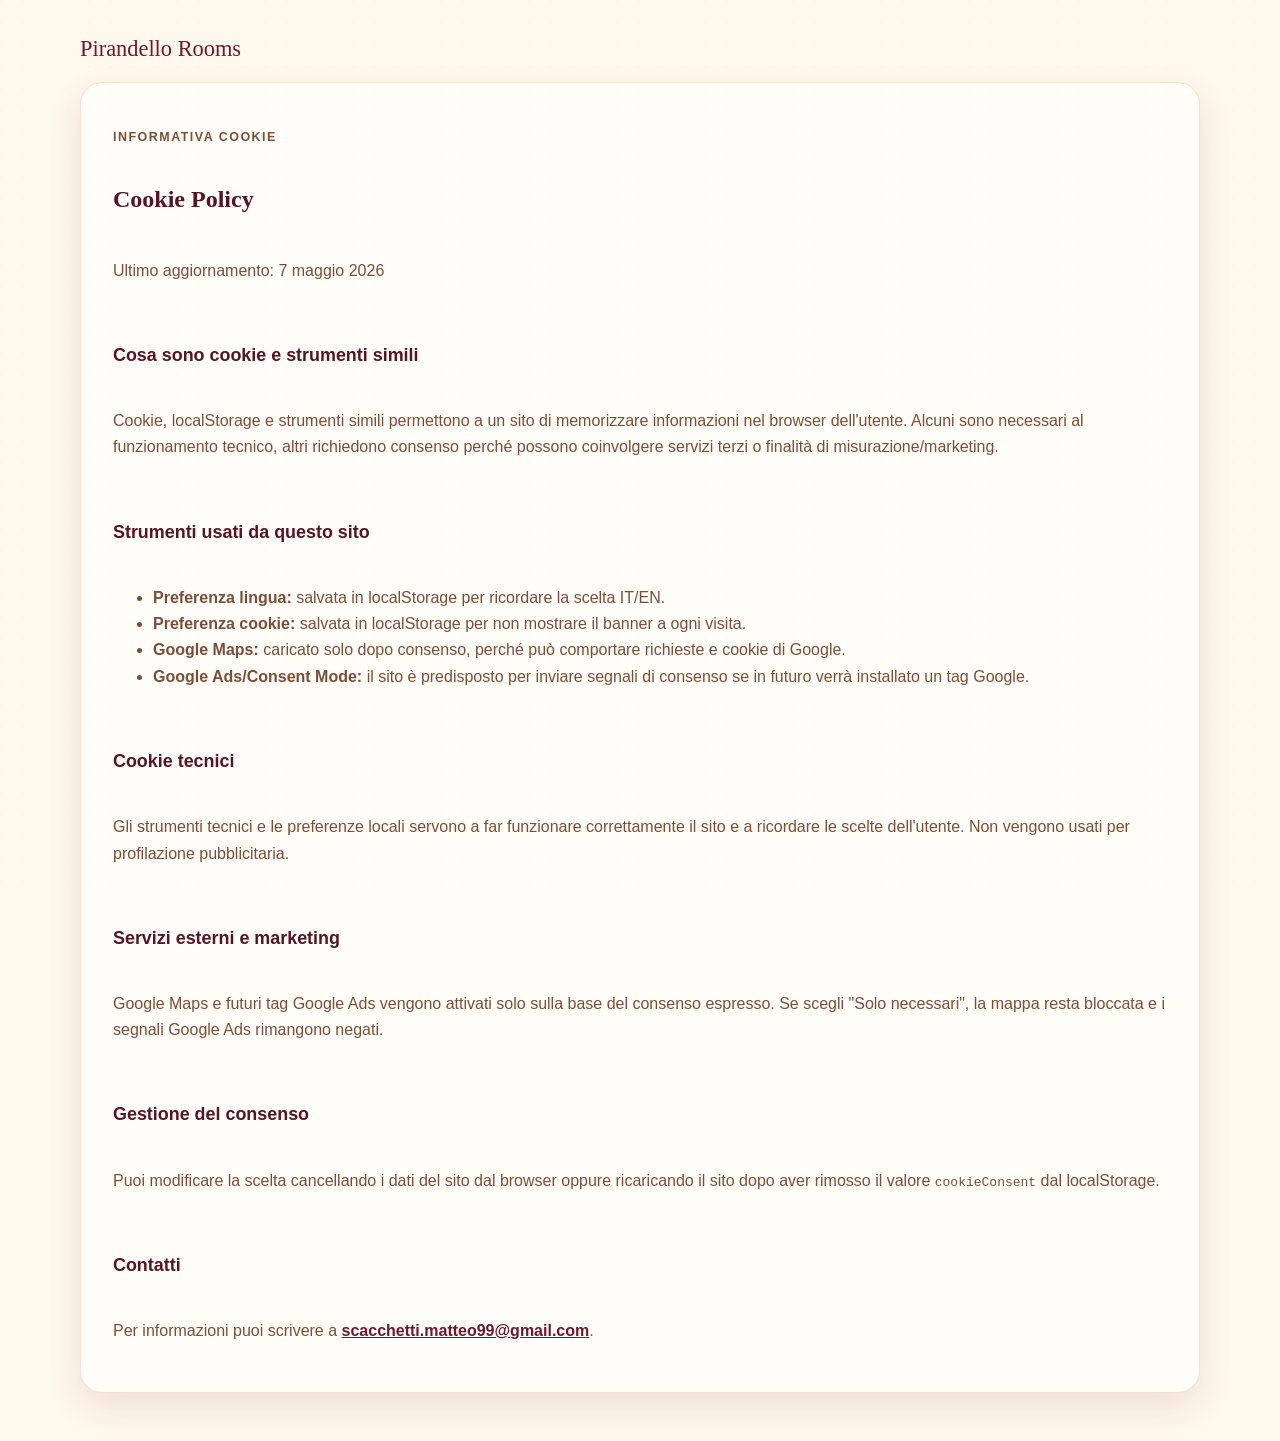
==== cookie-policy.html @ fbecd418 "Add privacy consent and SEO improvements" ====
<!DOCTYPE html>
<html lang="it">
  <head>
    <meta charset="UTF-8" />
    <meta name="viewport" content="width=device-width, initial-scale=1.0" />
    <title>Cookie Policy | Pirandello Rooms Verona</title>
    <meta name="description" content="Cookie Policy di Pirandello Rooms Verona: cookie tecnici, preferenze lingua, Google Maps e predisposizione Google Ads." />
    <meta name="robots" content="index, follow" />
    <link rel="canonical" href="https://erikmala.github.io/Bnb_pirandello/cookie-policy.html" />
    <link rel="stylesheet" href="styles.css" />
  </head>
  <body>
    <main class="legal-page container">
      <a class="brand-link" href="index.html">Pirandello Rooms</a>
      <section class="section-shell legal-shell">
        <p class="eyebrow">Informativa cookie</p>
        <h1>Cookie Policy</h1>
        <p>Ultimo aggiornamento: 7 maggio 2026</p>

        <h2>Cosa sono cookie e strumenti simili</h2>
        <p>
          Cookie, localStorage e strumenti simili permettono a un sito di memorizzare informazioni
          nel browser dell'utente. Alcuni sono necessari al funzionamento tecnico, altri richiedono
          consenso perché possono coinvolgere servizi terzi o finalità di misurazione/marketing.
        </p>

        <h2>Strumenti usati da questo sito</h2>
        <ul>
          <li><strong>Preferenza lingua:</strong> salvata in localStorage per ricordare la scelta IT/EN.</li>
          <li><strong>Preferenza cookie:</strong> salvata in localStorage per non mostrare il banner a ogni visita.</li>
          <li><strong>Google Maps:</strong> caricato solo dopo consenso, perché può comportare richieste e cookie di Google.</li>
          <li><strong>Google Ads/Consent Mode:</strong> il sito è predisposto per inviare segnali di consenso se in futuro verrà installato un tag Google.</li>
        </ul>

        <h2>Cookie tecnici</h2>
        <p>
          Gli strumenti tecnici e le preferenze locali servono a far funzionare correttamente il
          sito e a ricordare le scelte dell'utente. Non vengono usati per profilazione pubblicitaria.
        </p>

        <h2>Servizi esterni e marketing</h2>
        <p>
          Google Maps e futuri tag Google Ads vengono attivati solo sulla base del consenso
          espresso. Se scegli "Solo necessari", la mappa resta bloccata e i segnali Google Ads
          rimangono negati.
        </p>

        <h2>Gestione del consenso</h2>
        <p>
          Puoi modificare la scelta cancellando i dati del sito dal browser oppure ricaricando il
          sito dopo aver rimosso il valore <code>cookieConsent</code> dal localStorage.
        </p>

        <h2>Contatti</h2>
        <p>
          Per informazioni puoi scrivere a
          <a href="mailto:scacchetti.matteo99@gmail.com">scacchetti.matteo99@gmail.com</a>.
        </p>
      </section>
    </main>
  </body>
</html>
---- styles.css ----
:root {
  /* Palette principale: bordeaux profondo + bianco panna chiaro */

  /* Bordeaux */
  --bordeaux:        #6b1a2e;
  --bordeaux-mid:    #832038;
  --bordeaux-dark:   #541526;
  --bordeaux-darker: #420f1e;
  --bordeaux-light:  #9c2f46;
  --bordeaux-rgb:    107, 26, 46;

  /* Rosa bordeaux: accento morbido derivato dal colore principale */
  --rose:            #a94a61;
  --rose-soft:       #c98293;
  --rose-rgb:        169, 74, 97;

  /* Neutri panna */
  --panna:           #fff8ed;
  --panna-light:     #fffdf8;
  --panna-soft:      #f8efe3;
  --panna-line:      #ead8c7;
  --panna-rgb:       255, 248, 237;
  --panna-line-rgb:  234, 216, 199;

  /* Alias di compatibilita */
  --cream:           var(--panna);
  --cream-soft:      var(--panna-light);
  --cream-light:     var(--panna);
  --cream-rgb:       var(--panna-rgb);
  --sand:            var(--panna-line);
  --sand-light:      var(--panna-light);
  --sand-soft:       var(--panna-soft);
  --sand-rgb:        var(--panna-line-rgb);
  --terra:           var(--rose);
  --terra-light:     var(--rose);
  --terra-soft:      var(--rose-soft);
  --terra-rgb:       var(--rose-rgb);

  /* Oli semantici */
  --bg:              var(--cream-soft);
  --surface:         var(--panna-light);
  --surface-soft:    var(--panna-soft);
  --text:            #2a1510;
  --muted:           #7a4f3a;
  --accent:          var(--bordeaux);
  --accent-2:        var(--rose);
  --accent-3:        var(--panna-line);

  /* Utility */
  --radius-lg:       22px;
  --radius-md:       14px;
  --shadow:          0 14px 34px rgba(107, 26, 46, 0.11);
  --shadow-warm:     0 8px 22px rgba(107, 26, 46, 0.09);
}

* {
  box-sizing: border-box;
}

html,
body {
  margin: 0;
  padding: 0;
}

body {
  font-family: "Manrope", sans-serif;
  color: var(--text);
  background: var(--panna);
  line-height: 1.5;
  position: relative;
}

/* Texture di sfondo: punti sabbia sottili */
body::before {
  content: "";
  position: fixed;
  inset: 0;
  pointer-events: none;
  background-image: radial-gradient(
    circle at 1px 1px,
    rgba(var(--bordeaux-rgb), 0.035) 1px,
    transparent 0
  );
  background-size: 22px 22px;
  opacity: 0.28;
}

img {
  display: block;
  max-width: 100%;
}

.container {
  width: min(1120px, 92vw);
  margin: 0 auto;
}

/* ───────────────── HERO ───────────────── */
.hero {
  position: relative;
  overflow: hidden;
  padding-bottom: 3.5rem;
  background: linear-gradient(
    135deg,
    var(--bordeaux-darker) 0%,
    var(--bordeaux-dark) 38%,
    var(--bordeaux) 72%,
    var(--bordeaux-mid) 100%
  );
  color: var(--cream);
}

/* Alone terracotta in alto a destra */
.hero::before {
  content: "";
  position: absolute;
  inset: 0;
  pointer-events: none;
  background:
    radial-gradient(ellipse 55% 40% at 88% 12%, rgba(255, 248, 237, 0.12) 0%, transparent 68%),
    linear-gradient(160deg, rgba(255,255,255,0.055) 0%, transparent 40%);
}

/* Vignetta bassa */
.hero::after {
  content: "";
  position: absolute;
  inset: 0;
  background: linear-gradient(180deg, rgba(20, 8, 6, 0) 0%, rgba(20, 8, 6, 0.18) 100%);
  pointer-events: none;
}

/* Griglia decorativa con tonalità sabbia */
.hero-grid {
  position: absolute;
  inset: 0;
  background-image:
    linear-gradient(120deg, rgba(var(--panna-rgb), 0.12) 0px, transparent 1px),
    linear-gradient(60deg,  rgba(var(--panna-rgb), 0.08) 0px, transparent 1px);
  background-size: 110px 110px;
  opacity: 0.55;
  pointer-events: none;
}

/* ───────────────── NAVBAR ───────────────── */
.navbar {
  display: flex;
  align-items: center;
  justify-content: space-between;
  gap: 1rem;
  padding: 1.2rem 0;
  position: relative;
  z-index: 2;
}

.brand {
  text-decoration: none;
  color: var(--cream);
  font-family: "Prata", serif;
  font-size: 1.5rem;
  letter-spacing: 0.03em;
}

.nav-links {
  list-style: none;
  display: flex;
  gap: 1rem;
  padding: 0;
  margin: 0;
}

.nav-actions {
  display: flex;
  align-items: center;
  gap: 0.9rem;
}

.nav-links a {
  color: var(--cream);
  text-decoration: none;
  font-weight: 600;
  border: 1px solid rgba(var(--sand-rgb), 0.45);
  border-radius: 999px;
  padding: 0.45rem 0.95rem;
  background: rgba(var(--bordeaux-rgb), 0.15);
  transition: background-color 0.2s ease, border-color 0.2s ease;
}

.nav-links a:hover {
  background: rgba(255, 248, 237, 0.16);
  border-color: rgba(var(--sand-rgb), 0.65);
}

.language-switcher {
  display: inline-flex;
  align-items: center;
  gap: 0.25rem;
  border: 1px solid rgba(var(--sand-rgb), 0.45);
  border-radius: 999px;
  padding: 0.2rem;
  background: rgba(var(--bordeaux-rgb), 0.18);
}

.lang-btn {
  border: 0;
  border-radius: 999px;
  padding: 0.34rem 0.58rem;
  background: transparent;
  color: var(--cream);
  cursor: pointer;
  font-family: inherit;
  font-size: 0.78rem;
  font-weight: 800;
  line-height: 1;
}

.lang-btn.active {
  background: var(--panna-light);
  color: var(--bordeaux-dark);
}

/* ───────────────── HERO CONTENT ───────────────── */
.hero-content {
  padding: 4.4rem 0 2.6rem;
  max-width: 700px;
  position: relative;
  z-index: 2;
}

.eyebrow {
  text-transform: uppercase;
  letter-spacing: 0.12em;
  font-size: 0.78rem;
  font-weight: 700;
  color: var(--rose-soft);
  margin-bottom: 0.7rem;
}

.hero h1 {
  font-family: "Prata", serif;
  font-size: clamp(2.1rem, 5vw, 3.8rem);
  line-height: 1.15;
  margin: 0 0 1rem;
}

.hero p {
  font-size: 1.05rem;
  color: rgba(253, 235, 210, 0.92);
  margin-bottom: 1.5rem;
}

/* ───────────────── BOTTONE ───────────────── */
.btn-primary {
  display: inline-flex;
  align-items: center;
  justify-content: center;
  text-decoration: none;
  border: none;
  padding: 0.8rem 1.4rem;
  border-radius: 999px;
  background: var(--panna-light);
  color: var(--bordeaux-dark);
  border: 1px solid rgba(var(--sand-rgb), 0.7);
  font-weight: 700;
  transition: transform 0.2s ease, box-shadow 0.2s ease;
}

.btn-primary:hover {
  transform: translateY(-2px);
  box-shadow: 0 12px 24px rgba(var(--bordeaux-rgb), 0.18);
}

.btn-secondary {
  display: inline-flex;
  align-items: center;
  justify-content: center;
  text-decoration: none;
  border-radius: 999px;
  padding: 0.8rem 1.15rem;
  border: 1px solid rgba(var(--bordeaux-rgb), 0.24);
  background: rgba(var(--bordeaux-rgb), 0.06);
  color: var(--bordeaux-dark);
  font-weight: 800;
  transition: transform 0.2s ease, background-color 0.2s ease;
}

.btn-secondary:hover {
  transform: translateY(-2px);
  background: rgba(var(--bordeaux-rgb), 0.1);
}

/* ───────────────── SEZIONI ───────────────── */
.section {
  padding: 2.1rem 0;
  position: relative;
  background: var(--panna);
}

.section-shell {
  background: var(--surface);
  border: 1px solid rgba(var(--panna-line-rgb), 0.72);
  border-radius: var(--radius-lg);
  padding: clamp(1.2rem, 3vw, 2rem);
  box-shadow: var(--shadow);
  display: grid;
  gap: 1.35rem;
}

.section-shell-rooms {
  border-color: rgba(var(--panna-line-rgb), 0.72);
  background: var(--surface);
}

.section-header {
  margin-bottom: 0.5rem;
  display: grid;
  gap: 0.55rem;
}

.section-header h2 {
  margin: 0;
  font-size: clamp(1.5rem, 3vw, 2.3rem);
  font-family: "Prata", serif;
  color: var(--bordeaux-dark);
}

.section-header p {
  margin: 0;
  color: var(--muted);
}

/* ───────────────── ABOUT GRID ───────────────── */
.feature-grid,
.about-grid {
  display: grid;
  gap: 1rem;
  grid-template-columns: repeat(3, minmax(0, 1fr));
  align-items: stretch;
}

.feature-card {
  background: var(--surface);
  border-radius: var(--radius-md);
  padding: 1.2rem;
  box-shadow: var(--shadow-warm);
  border: 1px solid rgba(var(--panna-line-rgb), 0.72);
  position: relative;
  min-height: 150px;
  display: grid;
  align-content: start;
}

/* Barra superiore degradé bordeaux → terracotta */
.feature-card::before {
  content: "";
  position: absolute;
  top: 0;
  left: 0;
  right: 0;
  height: 5px;
  background: var(--bordeaux);
  border-radius: var(--radius-md) var(--radius-md) 0 0;
}

.feature-card h3 {
  margin-top: 0;
  margin-bottom: 0.4rem;
  color: var(--bordeaux-dark);
}

.feature-card p {
  margin: 0;
  color: var(--muted);
}

/* ───────────────── ROOMS ───────────────── */
.rooms-section {
  background: var(--panna);
}

.rooms-grid {
  display: grid;
  grid-template-columns: repeat(3, minmax(0, 1fr));
  gap: 1.1rem;
  align-items: stretch;
}

.room-card {
  background: var(--surface);
  border: 1px solid rgba(var(--panna-line-rgb), 0.72);
  border-radius: var(--radius-lg);
  overflow: hidden;
  box-shadow: var(--shadow);
  display: grid;
  grid-template-rows: 220px auto;
  min-height: 100%;
  position: relative;
  transition: transform 0.2s ease, box-shadow 0.2s ease;
}

/* Barra bordeaux → terracotta → sabbia */
.room-card::before {
  content: "";
  position: absolute;
  top: 0;
  left: 0;
  right: 0;
  height: 6px;
  background: var(--bordeaux);
  z-index: 2;
}

.room-card:hover {
  transform: translateY(-3px);
  box-shadow: 0 18px 36px rgba(var(--bordeaux-rgb), 0.18);
}

/* Slider */
.slider {
  position: relative;
  background: var(--surface-soft);
}

.slider-track {
  width: 100%;
  height: 100%;
  position: relative;
}

.slider-image {
  position: absolute;
  inset: 0;
  width: 100%;
  height: 100%;
  object-fit: cover;
  opacity: 0;
  transition: opacity 0.45s ease;
}

.slider-image.active {
  opacity: 1;
}

.slider-controls {
  position: absolute;
  inset: auto 0.7rem 0.7rem 0.7rem;
  display: flex;
  justify-content: space-between;
  align-items: center;
}

.slider-btn {
  border: none;
  border-radius: 999px;
  width: 2rem;
  height: 2rem;
  background: rgba(var(--bordeaux-rgb), 0.65);
  color: #fff;
  cursor: pointer;
  font-size: 1rem;
  transition: background 0.2s ease;
}

.slider-btn:hover {
  background: rgba(var(--bordeaux-rgb), 0.86);
}

.slider-dots {
  display: flex;
  gap: 0.34rem;
}

.slider-dot {
  width: 0.5rem;
  height: 0.5rem;
  border-radius: 50%;
  border: 1px solid rgba(255, 255, 255, 0.75);
  background: rgba(255, 255, 255, 0.25);
  cursor: pointer;
  transition: background 0.2s ease;
}

.slider-dot.active {
  background: #fff;
}

/* Room body */
.room-body {
  padding: 1.1rem 1.1rem 1.2rem;
  display: grid;
  grid-template-rows: auto auto 1fr;
  gap: 0.85rem;
}

.room-head {
  display: flex;
  align-items: baseline;
  justify-content: space-between;
  gap: 0.5rem;
}

.room-head h3 {
  margin: 0;
  font-size: 1.1rem;
  color: var(--bordeaux-dark);
}

.price {
  font-weight: 800;
  color: var(--bordeaux);
  white-space: nowrap;
}

.room-desc {
  margin: 0;
  color: var(--muted);
  font-size: 0.95rem;
}

.meta-list {
  margin: 0;
  padding: 0;
  list-style: none;
  display: grid;
  gap: 0.4rem;
}

.meta-list li {
  border: 1px solid rgba(var(--panna-line-rgb), 0.76);
  background: var(--surface-soft);
  padding: 0.42rem 0.55rem;
  border-radius: 10px;
  font-size: 0.88rem;
  color: var(--text);
}

/* ───────────────── MAPPA ───────────────── */
.map-layout {
  display: grid;
  grid-template-columns: 1.5fr 1fr;
  gap: 1rem;
  align-items: stretch;
}

.map-frame {
  position: relative;
  border-radius: var(--radius-md);
  overflow: hidden;
  border: 1px solid rgba(var(--panna-line-rgb), 0.72);
  min-height: 340px;
  background: var(--surface-soft);
}

.map-consent {
  position: absolute;
  inset: 0;
  display: grid;
  place-items: center;
  gap: 0.8rem;
  padding: 1.2rem;
  text-align: center;
  background: rgba(var(--cream-rgb), 0.94);
  color: var(--muted);
}

.map-consent[hidden] {
  display: none;
}

.map-frame iframe {
  border: 0;
  width: 100%;
  height: 100%;
  min-height: 340px;
}

.address-card {
  border: 1px solid rgba(var(--panna-line-rgb), 0.72);
  border-radius: var(--radius-md);
  background: var(--surface);
  padding: 1rem;
  display: grid;
  align-content: start;
  gap: 0.8rem;
}

.address-card h3 {
  margin: 0;
  color: var(--bordeaux-dark);
  font-size: 1.1rem;
}

.address-card p {
  margin: 0;
  color: var(--muted);
}

/* ───────────────── ATTIVITÀ ───────────────── */
.activity-grid {
  display: grid;
  grid-template-columns: repeat(3, minmax(0, 1fr));
  gap: 1rem;
  align-items: stretch;
}

.activity-card {
  border: 1px solid rgba(var(--panna-line-rgb), 0.72);
  border-radius: var(--radius-md);
  background: var(--surface);
  padding: 1rem;
  min-height: 130px;
  box-shadow: var(--shadow-warm);
  display: grid;
  gap: 0.45rem;
  align-content: start;
  transition: transform 0.2s ease, box-shadow 0.2s ease;
}

.activity-card:hover {
  transform: translateY(-2px);
  box-shadow: 0 10px 22px rgba(var(--bordeaux-rgb), 0.12);
}

.activity-card h3 {
  margin: 0;
  color: var(--bordeaux-dark);
  font-size: 1.02rem;
}

.activity-card p {
  margin: 0;
  color: var(--muted);
}

/* ───────────────── CONTATTI ───────────────── */
.contact-panel {
  border-radius: var(--radius-lg);
  border: 1px solid rgba(var(--panna-line-rgb), 0.72);
  background: var(--surface);
  padding: clamp(1.1rem, 2.4vw, 1.7rem);
  display: flex;
  justify-content: space-between;
  align-items: center;
  gap: 1.4rem;
  box-shadow: var(--shadow);
  position: relative;
}

.contact-panel::after {
  content: "";
  position: absolute;
  inset: 0;
  pointer-events: none;
  border-radius: var(--radius-lg);
  border: 1px solid rgba(var(--bordeaux-rgb), 0.2);
}

.contact-panel h2 {
  margin-top: 0;
  margin-bottom: 0.55rem;
  color: var(--bordeaux-dark);
}

.contact-panel p {
  margin: 0;
  color: var(--muted);
}

.contact-actions {
  display: flex;
  flex-wrap: nowrap;
  justify-content: flex-end;
  gap: 0.65rem;
}

.contact-actions .btn-primary,
.contact-actions .btn-secondary {
  white-space: nowrap;
}

/* ───────────────── FOOTER ───────────────── */
.footer {
  padding: 1.8rem 0;
  border-top: 1px solid rgba(var(--panna-line-rgb), 0.72);
  background: var(--panna);
}

.footer-content {
  display: flex;
  justify-content: space-between;
  gap: 1rem;
  color: var(--muted);
  font-size: 0.9rem;
}

.footer-content a {
  color: var(--bordeaux);
  font-weight: 800;
  margin-left: 0.8rem;
  text-decoration: none;
}

.footer-content a:hover {
  text-decoration: underline;
}

.cookie-banner {
  position: fixed;
  right: 1rem;
  bottom: 1rem;
  z-index: 20;
  width: min(540px, calc(100vw - 2rem));
  border: 1px solid rgba(var(--panna-line-rgb), 0.9);
  border-radius: var(--radius-md);
  background: var(--panna-light);
  box-shadow: 0 18px 42px rgba(var(--bordeaux-rgb), 0.2);
  padding: 1rem;
  display: grid;
  gap: 0.85rem;
}

.cookie-banner[hidden] {
  display: none;
}

.cookie-title {
  margin: 0 0 0.25rem;
  color: var(--bordeaux-dark);
  font-weight: 900;
}

.cookie-banner p {
  margin: 0;
  color: var(--muted);
}

.cookie-banner > a {
  color: var(--bordeaux);
  font-size: 0.9rem;
  font-weight: 800;
  text-decoration: none;
}

.cookie-actions {
  display: flex;
  flex-wrap: wrap;
  gap: 0.65rem;
}

.legal-page {
  padding: 2rem 0 3rem;
}

.brand-link {
  display: inline-flex;
  margin-bottom: 1rem;
  color: var(--bordeaux);
  font-family: "Prata", serif;
  font-size: 1.4rem;
  text-decoration: none;
}

.legal-shell {
  line-height: 1.65;
}

.legal-shell h1,
.legal-shell h2 {
  color: var(--bordeaux-dark);
}

.legal-shell h1 {
  margin: 0;
  font-family: "Prata", serif;
}

.legal-shell h2 {
  margin: 1.2rem 0 0;
  font-size: 1.12rem;
}

.legal-shell p,
.legal-shell li {
  color: var(--muted);
}

.legal-shell a {
  color: var(--bordeaux);
  font-weight: 800;
}

/* ───────────────── RESPONSIVE ───────────────── */
@media (max-width: 980px) {
  .rooms-grid {
    grid-template-columns: repeat(2, minmax(0, 1fr));
  }

  .feature-grid,
  .about-grid,
  .activity-grid {
    grid-template-columns: 1fr;
  }

  .map-layout {
    grid-template-columns: 1fr;
  }

  .section {
    padding: 1.6rem 0;
  }

  .contact-panel {
    flex-direction: column;
    align-items: flex-start;
  }

  .contact-actions {
    flex-wrap: wrap;
    justify-content: flex-start;
  }
}

@media (max-width: 700px) {
  .navbar {
    flex-direction: column;
    gap: 0.9rem;
    align-items: flex-start;
  }

  .nav-actions {
    align-items: flex-start;
    flex-direction: column;
    gap: 0.75rem;
    width: 100%;
  }

  .nav-links {
    flex-wrap: wrap;
  }

  .map-frame,
  .map-frame iframe {
    min-height: 260px;
  }

  .rooms-grid {
    grid-template-columns: 1fr;
  }

  .room-card {
    grid-template-rows: 200px auto;
  }

  .section-shell {
    padding: 1rem;
    gap: 1rem;
  }

  .footer-content {
    flex-direction: column;
  }
}

@media (prefers-reduced-motion: reduce) {
  * {
    animation: none !important;
    transition: none !important;
    scroll-behavior: auto !important;
  }
}
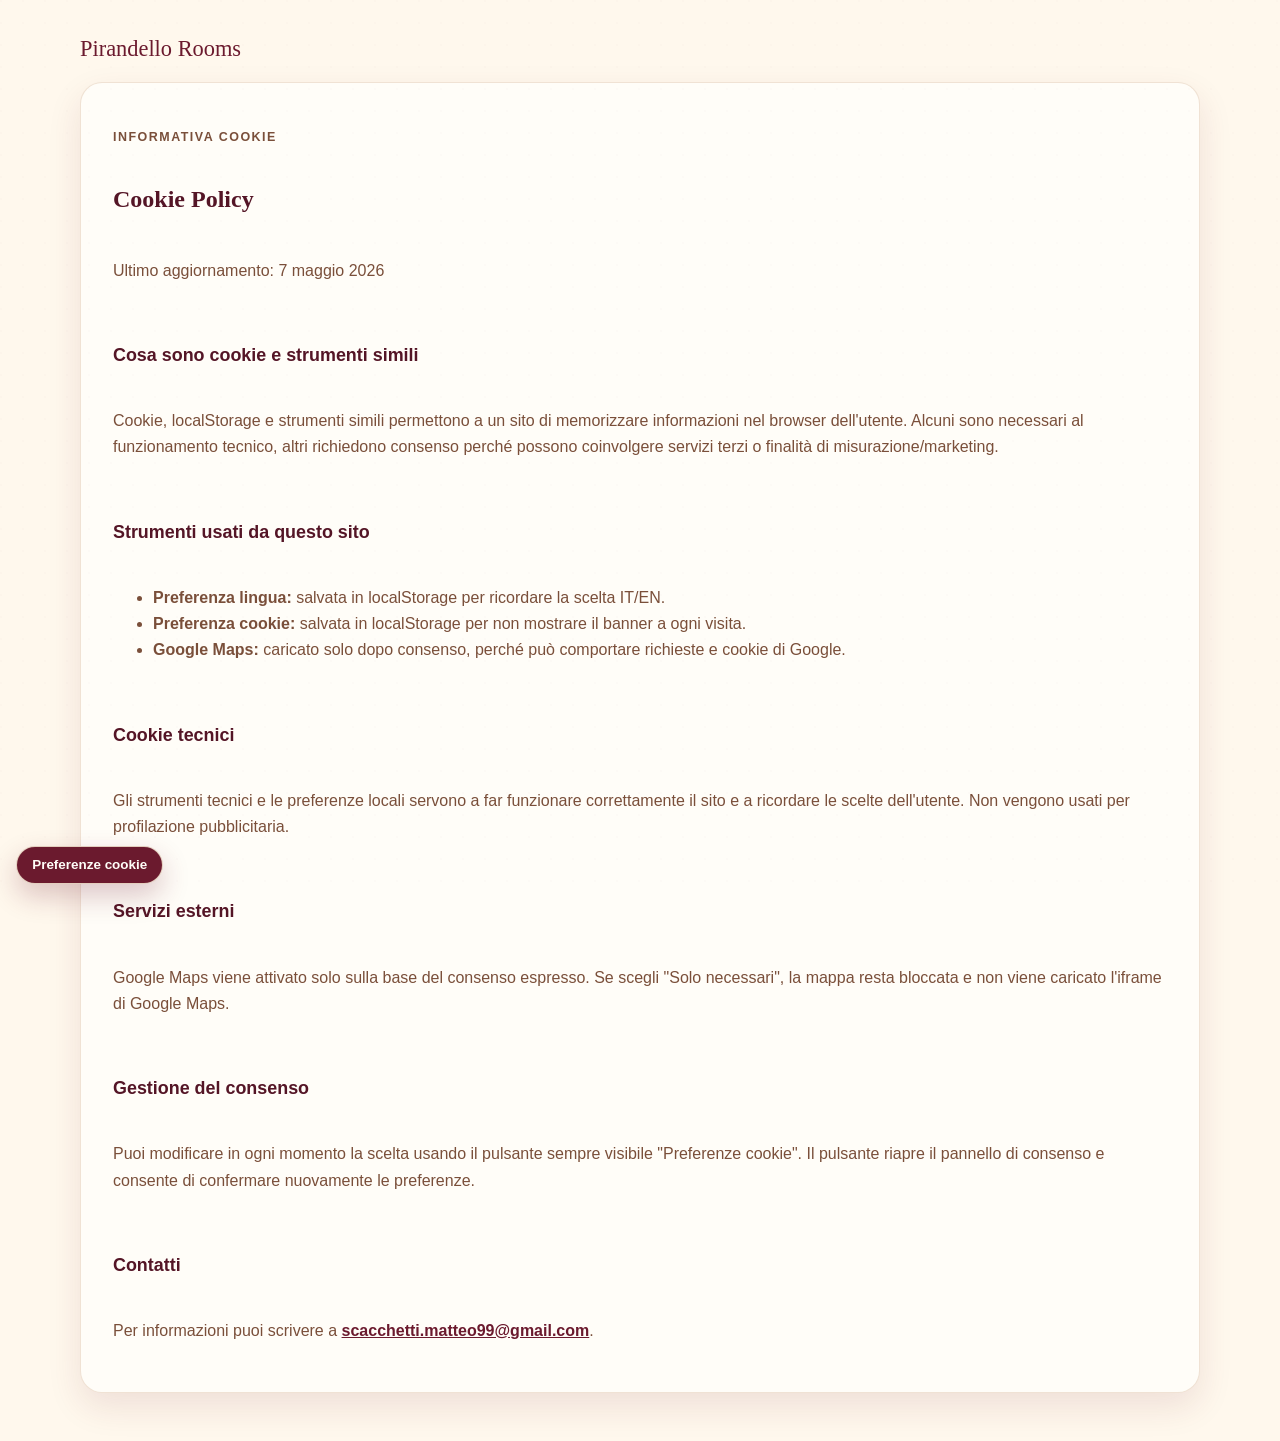
==== commit 4f73dc12: "standard" ====
--- a/cookie-policy.html
+++ b/cookie-policy.html
@@ -4,9 +4,11 @@
     <meta charset="UTF-8" />
     <meta name="viewport" content="width=device-width, initial-scale=1.0" />
     <title>Cookie Policy | Pirandello Rooms Verona</title>
-    <meta name="description" content="Cookie Policy di Pirandello Rooms Verona: cookie tecnici, preferenze lingua, Google Maps e predisposizione Google Ads." />
+    <meta name="description" content="Cookie Policy di Pirandello Rooms Verona: cookie tecnici, preferenze lingua e Google Maps." />
     <meta name="robots" content="index, follow" />
-    <link rel="canonical" href="https://erikmala.github.io/Bnb_pirandello/cookie-policy.html" />
+    <link rel="alternate" hreflang="it" href="cookie-policy.html" />
+    <link rel="alternate" hreflang="x-default" href="cookie-policy.html" />
+    <link rel="icon" href="assets/favicon.svg" type="image/svg+xml" />
     <link rel="stylesheet" href="styles.css" />
   </head>
   <body>
@@ -29,7 +31,6 @@
           <li><strong>Preferenza lingua:</strong> salvata in localStorage per ricordare la scelta IT/EN.</li>
           <li><strong>Preferenza cookie:</strong> salvata in localStorage per non mostrare il banner a ogni visita.</li>
           <li><strong>Google Maps:</strong> caricato solo dopo consenso, perché può comportare richieste e cookie di Google.</li>
-          <li><strong>Google Ads/Consent Mode:</strong> il sito è predisposto per inviare segnali di consenso se in futuro verrà installato un tag Google.</li>
         </ul>
 
         <h2>Cookie tecnici</h2>
@@ -38,17 +39,17 @@
           sito e a ricordare le scelte dell'utente. Non vengono usati per profilazione pubblicitaria.
         </p>
 
-        <h2>Servizi esterni e marketing</h2>
+        <h2>Servizi esterni</h2>
         <p>
-          Google Maps e futuri tag Google Ads vengono attivati solo sulla base del consenso
-          espresso. Se scegli "Solo necessari", la mappa resta bloccata e i segnali Google Ads
-          rimangono negati.
+          Google Maps viene attivato solo sulla base del consenso espresso. Se scegli "Solo
+          necessari", la mappa resta bloccata e non viene caricato l'iframe di Google Maps.
         </p>
 
         <h2>Gestione del consenso</h2>
         <p>
-          Puoi modificare la scelta cancellando i dati del sito dal browser oppure ricaricando il
-          sito dopo aver rimosso il valore <code>cookieConsent</code> dal localStorage.
+          Puoi modificare in ogni momento la scelta usando il pulsante sempre visibile
+          "Preferenze cookie". Il pulsante riapre il pannello di consenso e consente di confermare
+          nuovamente le preferenze.
         </p>
 
         <h2>Contatti</h2>
@@ -58,5 +59,6 @@
         </p>
       </section>
     </main>
+    <a class="cookie-preferences-button" href="index.html#cookie-settings">Preferenze cookie</a>
   </body>
 </html>
--- a/styles.css
+++ b/styles.css
@@ -64,7 +64,7 @@
 }
 
 body {
-  font-family: "Manrope", sans-serif;
+  font-family: "Segoe UI", Roboto, Arial, sans-serif;
   color: var(--text);
   background: var(--panna);
   line-height: 1.5;
@@ -157,7 +157,7 @@
 .brand {
   text-decoration: none;
   color: var(--cream);
-  font-family: "Prata", serif;
+  font-family: Georgia, "Times New Roman", serif;
   font-size: 1.5rem;
   letter-spacing: 0.03em;
 }
@@ -238,7 +238,7 @@
 }
 
 .hero h1 {
-  font-family: "Prata", serif;
+  font-family: Georgia, "Times New Roman", serif;
   font-size: clamp(2.1rem, 5vw, 3.8rem);
   line-height: 1.15;
   margin: 0 0 1rem;
@@ -321,7 +321,7 @@
 .section-header h2 {
   margin: 0;
   font-size: clamp(1.5rem, 3vw, 2.3rem);
-  font-family: "Prata", serif;
+  font-family: Georgia, "Times New Roman", serif;
   color: var(--bordeaux-dark);
 }
 
@@ -472,12 +472,14 @@
 }
 
 .slider-dot {
-  width: 0.5rem;
-  height: 0.5rem;
+  width: 0.7rem;
+  height: 0.7rem;
+  padding: 0;
   border-radius: 50%;
   border: 1px solid rgba(255, 255, 255, 0.75);
   background: rgba(255, 255, 255, 0.25);
   cursor: pointer;
+  font: inherit;
   transition: background 0.2s ease;
 }
 
@@ -604,6 +606,13 @@
   align-items: stretch;
 }
 
+.info-grid {
+  display: grid;
+  grid-template-columns: repeat(4, minmax(0, 1fr));
+  gap: 1rem;
+  align-items: stretch;
+}
+
 .activity-card {
   border: 1px solid rgba(var(--panna-line-rgb), 0.72);
   border-radius: var(--radius-md);
@@ -620,6 +629,28 @@
 .activity-card:hover {
   transform: translateY(-2px);
   box-shadow: 0 10px 22px rgba(var(--bordeaux-rgb), 0.12);
+}
+
+.info-card {
+  border: 1px solid rgba(var(--panna-line-rgb), 0.72);
+  border-radius: var(--radius-md);
+  background: var(--surface);
+  padding: 1rem;
+  box-shadow: var(--shadow-warm);
+  display: grid;
+  gap: 0.45rem;
+  align-content: start;
+}
+
+.info-card h3 {
+  margin: 0;
+  color: var(--bordeaux-dark);
+  font-size: 1.02rem;
+}
+
+.info-card p {
+  margin: 0;
+  color: var(--muted);
 }
 
 .activity-card h3 {
@@ -689,9 +720,29 @@
 .footer-content {
   display: flex;
   justify-content: space-between;
-  gap: 1rem;
+  gap: 1.25rem;
   color: var(--muted);
   font-size: 0.9rem;
+}
+
+.footer-business {
+  display: grid;
+  gap: 0.25rem;
+}
+
+.footer-business p,
+.footer-links {
+  margin: 0;
+}
+
+.footer-business p:first-child {
+  color: var(--bordeaux-dark);
+  font-weight: 900;
+}
+
+.footer-links {
+  max-width: 360px;
+  text-align: right;
 }
 
 .footer-content a {
@@ -748,6 +799,31 @@
   gap: 0.65rem;
 }
 
+.cookie-preferences-button {
+  position: fixed;
+  left: 1rem;
+  bottom: 1rem;
+  z-index: 21;
+  border: 1px solid rgba(var(--panna-line-rgb), 0.95);
+  border-radius: 999px;
+  background: var(--bordeaux);
+  color: var(--panna-light);
+  box-shadow: 0 12px 28px rgba(var(--bordeaux-rgb), 0.24);
+  font-size: 0.84rem;
+  font-weight: 900;
+  line-height: 1;
+  padding: 0.72rem 0.95rem;
+  text-decoration: none;
+}
+
+.cookie-preferences-button:hover {
+  background: var(--bordeaux-dark);
+}
+
+.cookie-banner-open .cookie-preferences-button {
+  display: none;
+}
+
 .legal-page {
   padding: 2rem 0 3rem;
 }
@@ -756,7 +832,7 @@
   display: inline-flex;
   margin-bottom: 1rem;
   color: var(--bordeaux);
-  font-family: "Prata", serif;
+  font-family: Georgia, "Times New Roman", serif;
   font-size: 1.4rem;
   text-decoration: none;
 }
@@ -772,12 +848,17 @@
 
 .legal-shell h1 {
   margin: 0;
-  font-family: "Prata", serif;
+  font-family: Georgia, "Times New Roman", serif;
 }
 
 .legal-shell h2 {
   margin: 1.2rem 0 0;
   font-size: 1.12rem;
+}
+
+:focus-visible {
+  outline: 3px solid var(--rose-soft);
+  outline-offset: 3px;
 }
 
 .legal-shell p,
@@ -798,6 +879,7 @@
 
   .feature-grid,
   .about-grid,
+  .info-grid,
   .activity-grid {
     grid-template-columns: 1fr;
   }
@@ -824,19 +906,53 @@
 @media (max-width: 700px) {
   .navbar {
     flex-direction: column;
-    gap: 0.9rem;
+    gap: 1rem;
     align-items: flex-start;
+    padding: 1.25rem 0 0.7rem;
+  }
+
+  .brand {
+    font-size: 1.45rem;
   }
 
   .nav-actions {
     align-items: flex-start;
     flex-direction: column;
-    gap: 0.75rem;
+    gap: 0.7rem;
     width: 100%;
   }
 
   .nav-links {
-    flex-wrap: wrap;
+    display: grid;
+    grid-template-columns: repeat(2, minmax(0, 1fr));
+    gap: 0.5rem;
+    width: 100%;
+  }
+
+  .nav-links li {
+    min-width: 0;
+  }
+
+  .nav-links a {
+    width: 100%;
+    min-height: 2.35rem;
+    justify-content: center;
+    padding: 0.55rem 0.7rem;
+    display: inline-flex;
+    text-align: center;
+    font-size: 0.92rem;
+    border-radius: 14px;
+  }
+
+  .language-switcher {
+    gap: 0.18rem;
+    padding: 0.18rem;
+  }
+
+  .lang-btn {
+    min-width: 2.05rem;
+    min-height: 1.75rem;
+    padding: 0.28rem 0.5rem;
   }
 
   .map-frame,
@@ -859,6 +975,21 @@
 
   .footer-content {
     flex-direction: column;
+  }
+
+  .footer-links {
+    max-width: none;
+    text-align: left;
+  }
+
+  .footer-content a {
+    display: inline-flex;
+    margin: 0.35rem 0.8rem 0 0;
+  }
+
+  .cookie-preferences-button {
+    left: 0.75rem;
+    bottom: 0.75rem;
   }
 }
 
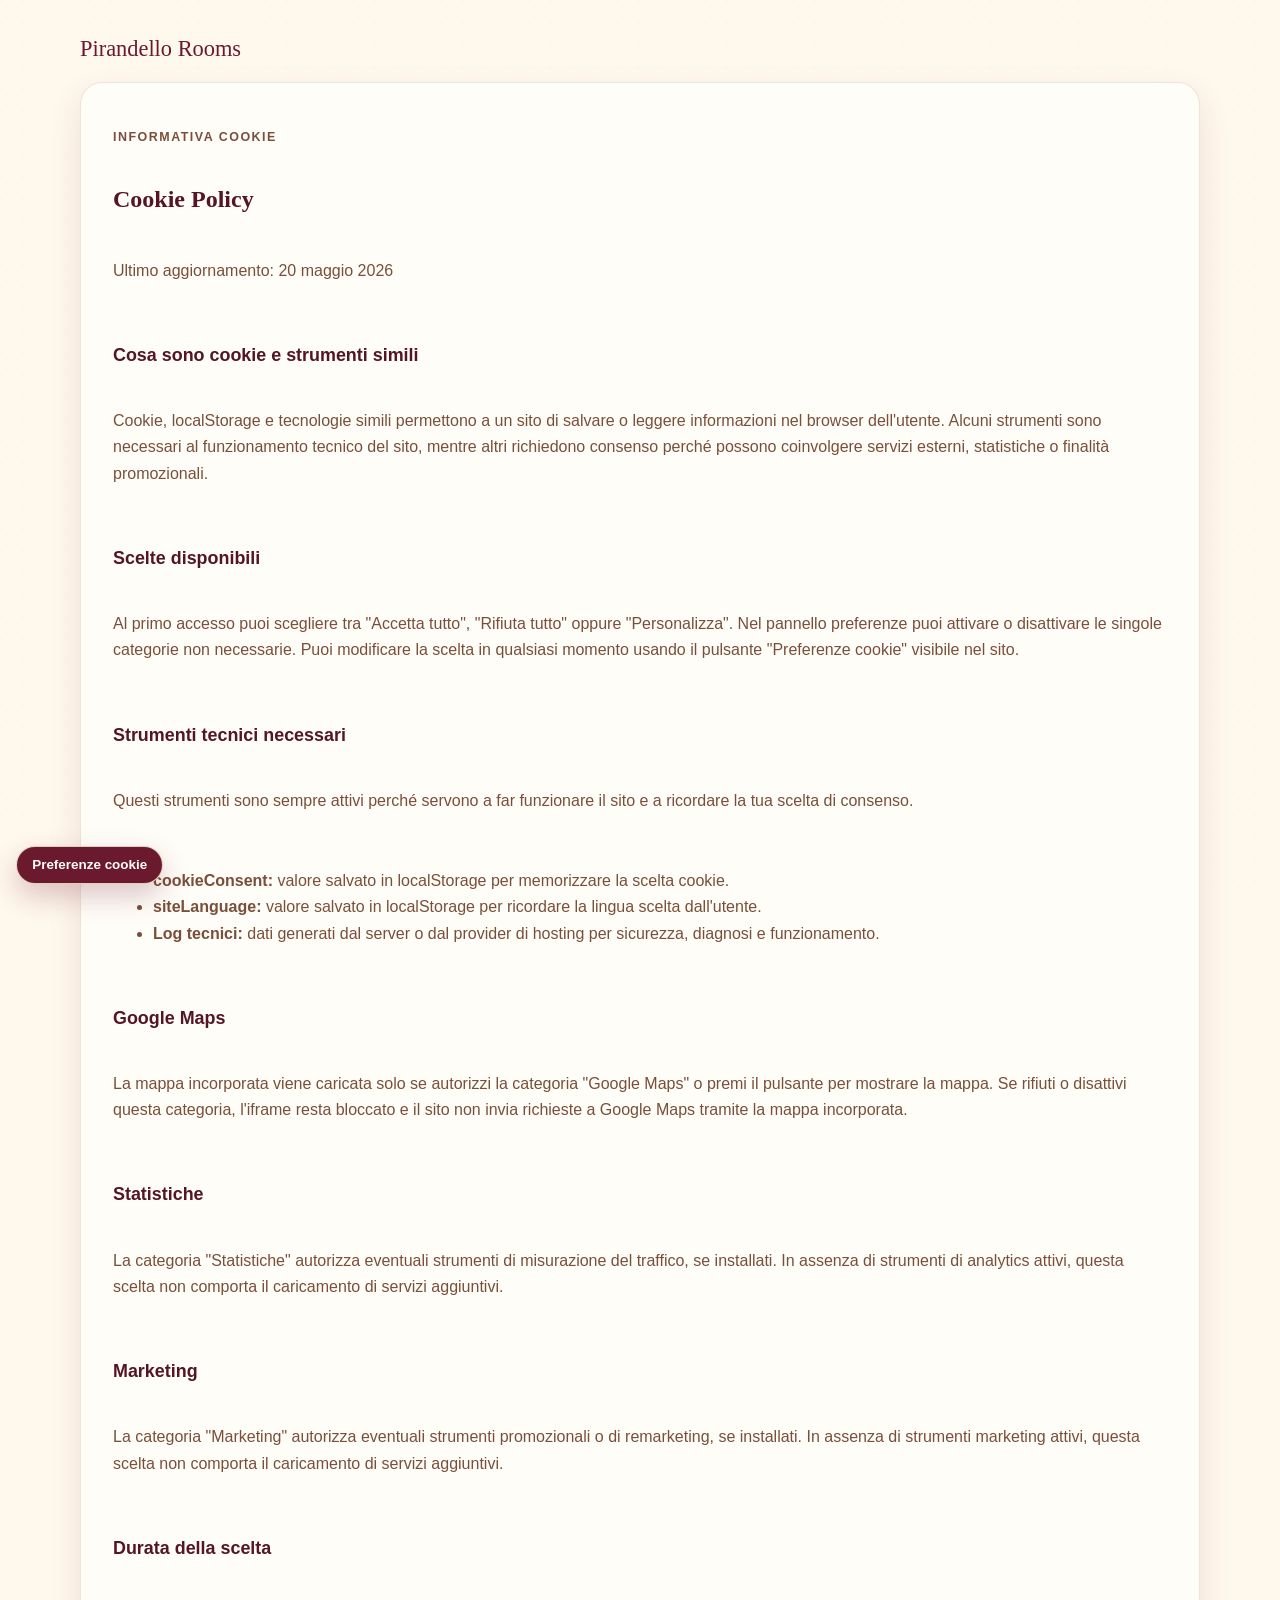
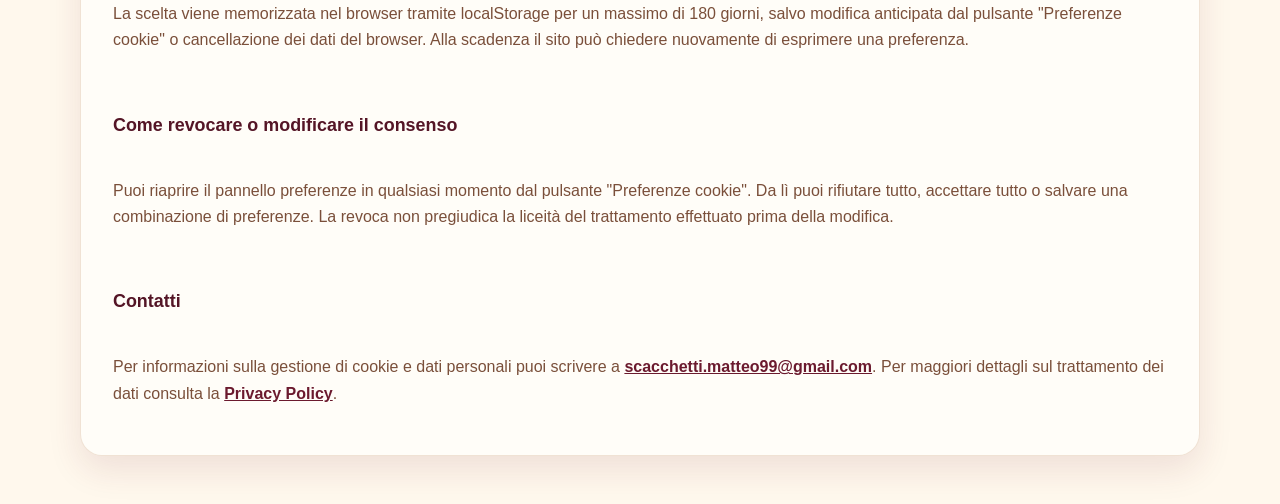
==== commit 3938910c: "abbellimento" ====
--- a/cookie-policy.html
+++ b/cookie-policy.html
@@ -4,7 +4,7 @@
     <meta charset="UTF-8" />
     <meta name="viewport" content="width=device-width, initial-scale=1.0" />
     <title>Cookie Policy | Pirandello Rooms Verona</title>
-    <meta name="description" content="Cookie Policy di Pirandello Rooms Verona: cookie tecnici, preferenze lingua e Google Maps." />
+    <meta name="description" content="Cookie Policy di Pirandello Rooms Verona: cookie tecnici, preferenze locali, Google Maps, statistiche, marketing e gestione del consenso." />
     <meta name="robots" content="index, follow" />
     <link rel="alternate" hreflang="it" href="cookie-policy.html" />
     <link rel="alternate" hreflang="x-default" href="cookie-policy.html" />
@@ -17,45 +17,77 @@
       <section class="section-shell legal-shell">
         <p class="eyebrow">Informativa cookie</p>
         <h1>Cookie Policy</h1>
-        <p>Ultimo aggiornamento: 7 maggio 2026</p>
+        <p>Ultimo aggiornamento: 20 maggio 2026</p>
 
         <h2>Cosa sono cookie e strumenti simili</h2>
         <p>
-          Cookie, localStorage e strumenti simili permettono a un sito di memorizzare informazioni
-          nel browser dell'utente. Alcuni sono necessari al funzionamento tecnico, altri richiedono
-          consenso perché possono coinvolgere servizi terzi o finalità di misurazione/marketing.
+          Cookie, localStorage e tecnologie simili permettono a un sito di salvare o leggere
+          informazioni nel browser dell'utente. Alcuni strumenti sono necessari al funzionamento
+          tecnico del sito, mentre altri richiedono consenso perché possono coinvolgere servizi
+          esterni, statistiche o finalità promozionali.
         </p>
 
-        <h2>Strumenti usati da questo sito</h2>
+        <h2>Scelte disponibili</h2>
+        <p>
+          Al primo accesso puoi scegliere tra "Accetta tutto", "Rifiuta tutto" oppure
+          "Personalizza". Nel pannello preferenze puoi attivare o disattivare le singole categorie
+          non necessarie. Puoi modificare la scelta in qualsiasi momento usando il pulsante
+          "Preferenze cookie" visibile nel sito.
+        </p>
+
+        <h2>Strumenti tecnici necessari</h2>
+        <p>
+          Questi strumenti sono sempre attivi perché servono a far funzionare il sito e a ricordare
+          la tua scelta di consenso.
+        </p>
         <ul>
-          <li><strong>Preferenza lingua:</strong> salvata in localStorage per ricordare la scelta IT/EN.</li>
-          <li><strong>Preferenza cookie:</strong> salvata in localStorage per non mostrare il banner a ogni visita.</li>
-          <li><strong>Google Maps:</strong> caricato solo dopo consenso, perché può comportare richieste e cookie di Google.</li>
+          <li><strong>cookieConsent:</strong> valore salvato in localStorage per memorizzare la scelta cookie.</li>
+          <li><strong>siteLanguage:</strong> valore salvato in localStorage per ricordare la lingua scelta dall'utente.</li>
+          <li><strong>Log tecnici:</strong> dati generati dal server o dal provider di hosting per sicurezza, diagnosi e funzionamento.</li>
         </ul>
 
-        <h2>Cookie tecnici</h2>
+        <h2>Google Maps</h2>
         <p>
-          Gli strumenti tecnici e le preferenze locali servono a far funzionare correttamente il
-          sito e a ricordare le scelte dell'utente. Non vengono usati per profilazione pubblicitaria.
+          La mappa incorporata viene caricata solo se autorizzi la categoria "Google Maps" o premi
+          il pulsante per mostrare la mappa. Se rifiuti o disattivi questa categoria, l'iframe resta
+          bloccato e il sito non invia richieste a Google Maps tramite la mappa incorporata.
         </p>
 
-        <h2>Servizi esterni</h2>
+        <h2>Statistiche</h2>
         <p>
-          Google Maps viene attivato solo sulla base del consenso espresso. Se scegli "Solo
-          necessari", la mappa resta bloccata e non viene caricato l'iframe di Google Maps.
+          La categoria "Statistiche" autorizza eventuali strumenti di misurazione del traffico, se
+          installati. In assenza di strumenti di analytics attivi, questa scelta non comporta il
+          caricamento di servizi aggiuntivi.
         </p>
 
-        <h2>Gestione del consenso</h2>
+        <h2>Marketing</h2>
         <p>
-          Puoi modificare in ogni momento la scelta usando il pulsante sempre visibile
-          "Preferenze cookie". Il pulsante riapre il pannello di consenso e consente di confermare
-          nuovamente le preferenze.
+          La categoria "Marketing" autorizza eventuali strumenti promozionali o di remarketing, se
+          installati. In assenza di strumenti marketing attivi, questa scelta non comporta il
+          caricamento di servizi aggiuntivi.
+        </p>
+
+        <h2>Durata della scelta</h2>
+        <p>
+          La scelta viene memorizzata nel browser tramite localStorage per un massimo di 180 giorni,
+          salvo modifica anticipata dal pulsante "Preferenze cookie" o cancellazione dei dati del
+          browser. Alla scadenza il sito può chiedere nuovamente di esprimere una preferenza.
+        </p>
+
+        <h2>Come revocare o modificare il consenso</h2>
+        <p>
+          Puoi riaprire il pannello preferenze in qualsiasi momento dal pulsante "Preferenze
+          cookie". Da lì puoi rifiutare tutto, accettare tutto o salvare una combinazione di
+          preferenze. La revoca non pregiudica la liceità del trattamento effettuato prima della
+          modifica.
         </p>
 
         <h2>Contatti</h2>
         <p>
-          Per informazioni puoi scrivere a
+          Per informazioni sulla gestione di cookie e dati personali puoi scrivere a
           <a href="mailto:scacchetti.matteo99@gmail.com">scacchetti.matteo99@gmail.com</a>.
+          Per maggiori dettagli sul trattamento dei dati consulta la
+          <a href="privacy.html">Privacy Policy</a>.
         </p>
       </section>
     </main>
--- a/styles.css
+++ b/styles.css
@@ -13,6 +13,10 @@
   --rose:            #a94a61;
   --rose-soft:       #c98293;
   --rose-rgb:        169, 74, 97;
+  --sage:            #3f6f5b;
+  --sage-soft:       #dfece5;
+  --gold:            #c89448;
+  --gold-soft:       #f4e2bf;
 
   /* Neutri panna */
   --panna:           #fff8ed;
@@ -63,6 +67,10 @@
   padding: 0;
 }
 
+html {
+  scroll-behavior: smooth;
+}
+
 body {
   font-family: "Segoe UI", Roboto, Arial, sans-serif;
   color: var(--text);
@@ -100,14 +108,12 @@
 .hero {
   position: relative;
   overflow: hidden;
-  padding-bottom: 3.5rem;
-  background: linear-gradient(
-    135deg,
-    var(--bordeaux-darker) 0%,
-    var(--bordeaux-dark) 38%,
-    var(--bordeaux) 72%,
-    var(--bordeaux-mid) 100%
-  );
+  padding-bottom: 3rem;
+  background:
+    linear-gradient(90deg, rgba(66, 15, 30, 0.96) 0%, rgba(84, 21, 38, 0.9) 42%, rgba(107, 26, 46, 0.76) 100%),
+    url("assets/camere/matrimoniale/camera-matrimoniale-01.jpg");
+  background-position: center;
+  background-size: cover;
   color: var(--cream);
 }
 
@@ -118,8 +124,10 @@
   inset: 0;
   pointer-events: none;
   background:
-    radial-gradient(ellipse 55% 40% at 88% 12%, rgba(255, 248, 237, 0.12) 0%, transparent 68%),
-    linear-gradient(160deg, rgba(255,255,255,0.055) 0%, transparent 40%);
+    radial-gradient(ellipse 50% 42% at 82% 16%, rgba(255, 248, 237, 0.16) 0%, transparent 66%),
+    linear-gradient(115deg, rgba(255, 248, 237, 0.06) 0%, transparent 42%),
+    rgba(58, 12, 26, 0.18);
+  backdrop-filter: blur(2px);
 }
 
 /* Vignetta bassa */
@@ -127,7 +135,9 @@
   content: "";
   position: absolute;
   inset: 0;
-  background: linear-gradient(180deg, rgba(20, 8, 6, 0) 0%, rgba(20, 8, 6, 0.18) 100%);
+  background:
+    linear-gradient(180deg, rgba(20, 8, 6, 0) 0%, rgba(20, 8, 6, 0.26) 100%),
+    radial-gradient(ellipse 76% 46% at 28% 88%, rgba(0, 0, 0, 0.18), transparent 68%);
   pointer-events: none;
 }
 
@@ -136,10 +146,10 @@
   position: absolute;
   inset: 0;
   background-image:
-    linear-gradient(120deg, rgba(var(--panna-rgb), 0.12) 0px, transparent 1px),
-    linear-gradient(60deg,  rgba(var(--panna-rgb), 0.08) 0px, transparent 1px);
-  background-size: 110px 110px;
-  opacity: 0.55;
+    linear-gradient(120deg, rgba(var(--panna-rgb), 0.08) 0px, transparent 1px),
+    linear-gradient(60deg,  rgba(var(--panna-rgb), 0.05) 0px, transparent 1px);
+  background-size: 128px 128px;
+  opacity: 0.5;
   pointer-events: none;
 }
 
@@ -222,10 +232,21 @@
 
 /* ───────────────── HERO CONTENT ───────────────── */
 .hero-content {
-  padding: 4.4rem 0 2.6rem;
-  max-width: 700px;
+  padding: clamp(2.4rem, 5vw, 4rem) 0 1.5rem;
   position: relative;
   z-index: 2;
+}
+
+.hero-layout {
+  display: grid;
+  grid-template-columns: minmax(0, 1fr) minmax(360px, 0.86fr);
+  align-items: center;
+  gap: clamp(2rem, 5vw, 4.5rem);
+  min-height: min(640px, calc(100vh - 92px));
+}
+
+.hero-copy {
+  max-width: 700px;
 }
 
 .eyebrow {
@@ -239,7 +260,7 @@
 
 .hero h1 {
   font-family: Georgia, "Times New Roman", serif;
-  font-size: clamp(2.1rem, 5vw, 3.8rem);
+  font-size: clamp(2.1rem, 4.5vw, 3.35rem);
   line-height: 1.15;
   margin: 0 0 1rem;
 }
@@ -248,6 +269,165 @@
   font-size: 1.05rem;
   color: rgba(253, 235, 210, 0.92);
   margin-bottom: 1.5rem;
+}
+
+.hero-actions {
+  display: flex;
+  flex-wrap: wrap;
+  gap: 0.75rem;
+  align-items: center;
+}
+
+.btn-ghost {
+  display: inline-flex;
+  align-items: center;
+  justify-content: center;
+  min-height: 2.92rem;
+  padding: 0.78rem 1.25rem;
+  border: 1px solid rgba(var(--panna-rgb), 0.42);
+  border-radius: 999px;
+  color: var(--panna-light);
+  font-weight: 800;
+  text-decoration: none;
+  background: rgba(255, 255, 255, 0.08);
+  backdrop-filter: blur(12px);
+  transition: transform 0.2s ease, background-color 0.2s ease, border-color 0.2s ease;
+}
+
+.btn-ghost:hover {
+  transform: translateY(-2px);
+  border-color: rgba(var(--panna-rgb), 0.72);
+  background: rgba(255, 255, 255, 0.14);
+}
+
+.hero-highlights {
+  display: grid;
+  grid-template-columns: repeat(3, minmax(0, 1fr));
+  gap: 0.8rem;
+  margin: 1.25rem 0 0;
+}
+
+.hero-highlights div {
+  border: 1px solid rgba(var(--panna-rgb), 0.24);
+  border-radius: 16px;
+  padding: 0.72rem;
+  background: rgba(255, 255, 255, 0.08);
+  box-shadow: 0 14px 34px rgba(34, 5, 15, 0.18);
+  backdrop-filter: blur(14px);
+}
+
+.hero-highlights dt {
+  color: var(--panna-light);
+  font-size: 0.98rem;
+  font-weight: 900;
+}
+
+.hero-highlights dd {
+  margin: 0.2rem 0 0;
+  color: rgba(255, 248, 237, 0.72);
+  font-size: 0.82rem;
+}
+
+.hero-visual {
+  position: relative;
+  min-height: 410px;
+  isolation: isolate;
+}
+
+.hero-visual::before {
+  content: "";
+  position: absolute;
+  inset: 5% 8% 10% 2%;
+  border: 1px solid rgba(var(--panna-rgb), 0.26);
+  border-radius: 34px;
+  transform: rotate(-4deg);
+  z-index: -1;
+}
+
+.hero-photo {
+  position: absolute;
+  margin: 0;
+  overflow: hidden;
+  border: 1px solid rgba(var(--panna-rgb), 0.35);
+  border-radius: 18px;
+  background: rgba(255, 255, 255, 0.1);
+  box-shadow: 0 24px 60px rgba(23, 7, 10, 0.32);
+}
+
+.hero-photo img {
+  width: 100%;
+  height: 100%;
+  object-fit: cover;
+  transform: scale(1.03);
+  animation: photoBreath 12s ease-in-out infinite alternate;
+}
+
+.hero-photo figcaption {
+  position: absolute;
+  left: 0.75rem;
+  bottom: 0.75rem;
+  max-width: calc(100% - 1.5rem);
+  border-radius: 999px;
+  padding: 0.42rem 0.7rem;
+  color: var(--bordeaux-dark);
+  background: rgba(255, 253, 248, 0.9);
+  font-size: 0.8rem;
+  font-weight: 900;
+}
+
+.hero-photo-main {
+  left: 0;
+  top: 9%;
+  width: 72%;
+  height: 72%;
+}
+
+.hero-photo-top {
+  right: 0;
+  top: 0;
+  width: 44%;
+  height: 34%;
+  transform: rotate(4deg);
+}
+
+.hero-photo-bottom {
+  right: 3%;
+  bottom: 2%;
+  width: 48%;
+  height: 36%;
+  transform: rotate(-3deg);
+}
+
+.hero-float-card {
+  position: absolute;
+  right: 14%;
+  top: 40%;
+  width: min(220px, 48%);
+  border: 1px solid rgba(var(--panna-rgb), 0.5);
+  border-radius: 18px;
+  padding: 0.9rem;
+  color: var(--bordeaux-dark);
+  background: rgba(255, 253, 248, 0.92);
+  box-shadow: 0 18px 40px rgba(23, 7, 10, 0.2);
+  animation: floatCard 6s ease-in-out infinite;
+}
+
+.hero-float-card span,
+.hero-float-card strong {
+  display: block;
+}
+
+.hero-float-card span {
+  color: var(--sage);
+  font-size: 0.72rem;
+  font-weight: 900;
+  letter-spacing: 0.12em;
+  text-transform: uppercase;
+}
+
+.hero-float-card strong {
+  margin-top: 0.2rem;
+  line-height: 1.25;
 }
 
 /* ───────────────── BOTTONE ───────────────── */
@@ -290,6 +470,25 @@
   background: rgba(var(--bordeaux-rgb), 0.1);
 }
 
+.hero-actions .btn-primary::after,
+.btn-ghost::after,
+.room-cta::after {
+  content: "";
+  width: 0.45rem;
+  height: 0.45rem;
+  margin-left: 0.55rem;
+  border-right: 2px solid currentColor;
+  border-top: 2px solid currentColor;
+  transform: rotate(45deg);
+  transition: transform 0.2s ease;
+}
+
+.hero-actions .btn-primary:hover::after,
+.btn-ghost:hover::after,
+.room-cta:hover::after {
+  transform: translateX(3px) rotate(45deg);
+}
+
 /* ───────────────── SEZIONI ───────────────── */
 .section {
   padding: 2.1rem 0;
@@ -305,6 +504,27 @@
   box-shadow: var(--shadow);
   display: grid;
   gap: 1.35rem;
+}
+
+.section-shell,
+.story-band,
+.room-card,
+.feature-card,
+.info-card,
+.activity-card,
+.contact-panel {
+  transform: translateY(0);
+}
+
+.revealable {
+  opacity: 0;
+  transform: translateY(18px);
+  transition: opacity 0.7s ease, transform 0.7s ease;
+}
+
+.revealable.is-visible {
+  opacity: 1;
+  transform: translateY(0);
 }
 
 .section-shell-rooms {
@@ -349,6 +569,7 @@
   min-height: 150px;
   display: grid;
   align-content: start;
+  transition: transform 0.22s ease, box-shadow 0.22s ease, border-color 0.22s ease;
 }
 
 /* Barra superiore degradé bordeaux → terracotta */
@@ -363,6 +584,12 @@
   border-radius: var(--radius-md) var(--radius-md) 0 0;
 }
 
+.feature-card:hover {
+  transform: translateY(-4px);
+  border-color: rgba(var(--bordeaux-rgb), 0.22);
+  box-shadow: 0 16px 34px rgba(var(--bordeaux-rgb), 0.14);
+}
+
 .feature-card h3 {
   margin-top: 0;
   margin-bottom: 0.4rem;
@@ -372,6 +599,91 @@
 .feature-card p {
   margin: 0;
   color: var(--muted);
+}
+
+.story-band {
+  display: grid;
+  grid-template-columns: 1.05fr 1fr;
+  gap: clamp(1rem, 3vw, 2rem);
+  align-items: center;
+  border-radius: 24px;
+  border: 1px solid rgba(var(--panna-line-rgb), 0.8);
+  background:
+    linear-gradient(135deg, rgba(63, 111, 91, 0.12), transparent 44%),
+    var(--panna-light);
+  box-shadow: var(--shadow);
+  padding: clamp(1rem, 3vw, 1.5rem);
+  overflow: hidden;
+}
+
+.story-media {
+  height: 360px;
+  border-radius: 18px;
+  overflow: hidden;
+  border: 1px solid rgba(var(--panna-line-rgb), 0.8);
+  box-shadow: 0 18px 42px rgba(var(--bordeaux-rgb), 0.12);
+}
+
+.story-media img {
+  width: 100%;
+  height: 100%;
+  object-fit: cover;
+  transition: transform 0.7s ease;
+}
+
+.story-band:hover .story-media img {
+  transform: scale(1.04);
+}
+
+.story-copy {
+  display: grid;
+  gap: 0.7rem;
+}
+
+.story-copy h2 {
+  margin: 0;
+  color: var(--bordeaux-dark);
+  font-family: Georgia, "Times New Roman", serif;
+  font-size: 2rem;
+  line-height: 1.18;
+}
+
+.story-copy p {
+  margin: 0;
+  color: var(--muted);
+}
+
+.comfort-list {
+  grid-column: 1 / -1;
+  display: grid;
+  grid-template-columns: repeat(4, minmax(0, 1fr));
+  gap: 0.7rem;
+  margin: 0;
+  padding: 0;
+  list-style: none;
+}
+
+.comfort-list li {
+  position: relative;
+  border: 1px solid rgba(63, 111, 91, 0.18);
+  border-radius: 14px;
+  padding: 0.8rem 0.9rem 0.8rem 2.15rem;
+  color: #244235;
+  background: rgba(223, 236, 229, 0.65);
+  font-weight: 850;
+}
+
+.comfort-list li::before {
+  content: "";
+  position: absolute;
+  left: 0.85rem;
+  top: 50%;
+  width: 0.55rem;
+  height: 0.55rem;
+  border-radius: 50%;
+  background: var(--sage);
+  transform: translateY(-50%);
+  box-shadow: 0 0 0 4px rgba(63, 111, 91, 0.14);
 }
 
 /* ───────────────── ROOMS ───────────────── */
@@ -416,6 +728,10 @@
   box-shadow: 0 18px 36px rgba(var(--bordeaux-rgb), 0.18);
 }
 
+.room-card:hover .slider-image.active {
+  transform: scale(1.04);
+}
+
 /* Slider */
 .slider {
   position: relative;
@@ -435,7 +751,8 @@
   height: 100%;
   object-fit: cover;
   opacity: 0;
-  transition: opacity 0.45s ease;
+  transform: scale(1);
+  transition: opacity 0.45s ease, transform 0.65s ease;
 }
 
 .slider-image.active {
@@ -491,15 +808,16 @@
 .room-body {
   padding: 1.1rem 1.1rem 1.2rem;
   display: grid;
-  grid-template-rows: auto auto 1fr;
+  grid-template-rows: auto auto 1fr auto;
   gap: 0.85rem;
 }
 
 .room-head {
   display: flex;
-  align-items: baseline;
+  align-items: flex-start;
   justify-content: space-between;
   gap: 0.5rem;
+  flex-wrap: wrap;
 }
 
 .room-head h3 {
@@ -511,7 +829,9 @@
 .price {
   font-weight: 800;
   color: var(--bordeaux);
-  white-space: nowrap;
+  font-size: 0.94rem;
+  line-height: 1.25;
+  white-space: normal;
 }
 
 .room-desc {
@@ -537,6 +857,11 @@
   color: var(--text);
 }
 
+.room-cta {
+  width: 100%;
+  margin-top: 0.2rem;
+}
+
 /* ───────────────── MAPPA ───────────────── */
 .map-layout {
   display: grid;
@@ -624,6 +949,17 @@
   gap: 0.45rem;
   align-content: start;
   transition: transform 0.2s ease, box-shadow 0.2s ease;
+  position: relative;
+  overflow: hidden;
+}
+
+.activity-card::before {
+  content: "";
+  position: absolute;
+  inset: 0 auto 0 0;
+  width: 5px;
+  background: linear-gradient(180deg, var(--sage), var(--gold));
+  opacity: 0.85;
 }
 
 .activity-card:hover {
@@ -640,6 +976,17 @@
   display: grid;
   gap: 0.45rem;
   align-content: start;
+  position: relative;
+  overflow: hidden;
+}
+
+.info-card::before {
+  content: "";
+  width: 2.3rem;
+  height: 2.3rem;
+  border-radius: 50%;
+  background: var(--gold-soft);
+  box-shadow: inset 0 0 0 8px rgba(200, 148, 72, 0.16);
 }
 
 .info-card h3 {
@@ -676,6 +1023,18 @@
   gap: 1.4rem;
   box-shadow: var(--shadow);
   position: relative;
+  overflow: hidden;
+}
+
+.contact-panel::before {
+  content: "";
+  position: absolute;
+  right: -80px;
+  bottom: -120px;
+  width: 260px;
+  height: 260px;
+  border-radius: 50%;
+  background: rgba(63, 111, 91, 0.12);
 }
 
 .contact-panel::after {
@@ -769,6 +1128,7 @@
   padding: 1rem;
   display: grid;
   gap: 0.85rem;
+  padding-right: 3rem;
 }
 
 .cookie-banner[hidden] {
@@ -779,6 +1139,27 @@
   margin: 0 0 0.25rem;
   color: var(--bordeaux-dark);
   font-weight: 900;
+}
+
+.cookie-close {
+  position: absolute;
+  top: 0.7rem;
+  right: 0.7rem;
+  width: 2rem;
+  height: 2rem;
+  border: 1px solid rgba(var(--bordeaux-rgb), 0.18);
+  border-radius: 999px;
+  background: rgba(var(--bordeaux-rgb), 0.06);
+  color: var(--bordeaux-dark);
+  cursor: pointer;
+  font: inherit;
+  font-size: 1.25rem;
+  font-weight: 900;
+  line-height: 1;
+}
+
+.cookie-close:hover {
+  background: rgba(var(--bordeaux-rgb), 0.1);
 }
 
 .cookie-banner p {
@@ -796,6 +1177,127 @@
 .cookie-actions {
   display: flex;
   flex-wrap: wrap;
+  gap: 0.65rem;
+}
+
+.cookie-modal {
+  position: fixed;
+  inset: 0;
+  z-index: 30;
+  display: grid;
+  place-items: center;
+  padding: 1rem;
+  background: rgba(42, 21, 16, 0.46);
+}
+
+.cookie-modal[hidden] {
+  display: none;
+}
+
+.cookie-modal-panel {
+  position: relative;
+  width: min(720px, 100%);
+  max-height: min(760px, calc(100vh - 2rem));
+  overflow: auto;
+  border: 1px solid rgba(var(--panna-line-rgb), 0.95);
+  border-radius: var(--radius-lg);
+  background: var(--panna-light);
+  box-shadow: 0 24px 60px rgba(var(--bordeaux-rgb), 0.26);
+  padding: clamp(1rem, 3vw, 1.5rem);
+}
+
+.cookie-modal-header {
+  padding-right: 2.4rem;
+}
+
+.cookie-modal-header h2 {
+  margin: 0;
+  color: var(--bordeaux-dark);
+  font-family: Georgia, "Times New Roman", serif;
+  font-size: clamp(1.45rem, 3vw, 2rem);
+}
+
+.cookie-modal-header p {
+  margin: 0.65rem 0 0;
+  color: var(--muted);
+}
+
+.cookie-options {
+  display: grid;
+  gap: 0.75rem;
+  margin: 1.2rem 0;
+}
+
+.cookie-option {
+  display: flex;
+  align-items: center;
+  justify-content: space-between;
+  gap: 1rem;
+  border: 1px solid rgba(var(--panna-line-rgb), 0.9);
+  border-radius: var(--radius-md);
+  background: var(--surface);
+  padding: 0.95rem;
+}
+
+.cookie-option strong,
+.cookie-option small {
+  display: block;
+}
+
+.cookie-option strong {
+  color: var(--bordeaux-dark);
+}
+
+.cookie-option small {
+  margin-top: 0.2rem;
+  color: var(--muted);
+  line-height: 1.4;
+}
+
+.cookie-option input[type="checkbox"] {
+  flex: 0 0 auto;
+  width: 2.8rem;
+  height: 1.55rem;
+  appearance: none;
+  border: 1px solid rgba(var(--bordeaux-rgb), 0.28);
+  border-radius: 999px;
+  background: var(--panna-soft);
+  cursor: pointer;
+  position: relative;
+  transition: background-color 0.2s ease, border-color 0.2s ease;
+}
+
+.cookie-option input[type="checkbox"]::after {
+  content: "";
+  position: absolute;
+  top: 0.2rem;
+  left: 0.22rem;
+  width: 1.05rem;
+  height: 1.05rem;
+  border-radius: 50%;
+  background: var(--surface);
+  box-shadow: 0 2px 6px rgba(var(--bordeaux-rgb), 0.18);
+  transition: transform 0.2s ease;
+}
+
+.cookie-option input[type="checkbox"]:checked {
+  border-color: rgba(63, 111, 91, 0.44);
+  background: var(--sage);
+}
+
+.cookie-option input[type="checkbox"]:checked::after {
+  transform: translateX(1.18rem);
+}
+
+.cookie-option input[type="checkbox"]:disabled {
+  cursor: not-allowed;
+  opacity: 0.72;
+}
+
+.cookie-modal-actions {
+  display: flex;
+  flex-wrap: wrap;
+  justify-content: flex-end;
   gap: 0.65rem;
 }
 
@@ -824,6 +1326,10 @@
   display: none;
 }
 
+.cookie-modal-open {
+  overflow: hidden;
+}
+
 .legal-page {
   padding: 2rem 0 3rem;
 }
@@ -873,6 +1379,14 @@
 
 /* ───────────────── RESPONSIVE ───────────────── */
 @media (max-width: 980px) {
+  .hero-layout {
+    grid-template-columns: 1fr;
+  }
+
+  .hero-visual {
+    min-height: 360px;
+  }
+
   .rooms-grid {
     grid-template-columns: repeat(2, minmax(0, 1fr));
   }
@@ -888,6 +1402,14 @@
     grid-template-columns: 1fr;
   }
 
+  .story-band {
+    grid-template-columns: 1fr;
+  }
+
+  .comfort-list {
+    grid-template-columns: repeat(2, minmax(0, 1fr));
+  }
+
   .section {
     padding: 1.6rem 0;
   }
@@ -904,6 +1426,52 @@
 }
 
 @media (max-width: 700px) {
+  .hero {
+    padding-bottom: 1.2rem;
+  }
+
+  .hero-content {
+    padding: 1.4rem 0 0.8rem;
+  }
+
+  .hero-highlights {
+    display: none;
+  }
+
+  .hero-visual {
+    min-height: auto;
+    margin-top: 1rem;
+  }
+
+  .hero-photo-main {
+    position: relative;
+    inset: auto;
+    width: 100%;
+    height: 210px;
+  }
+
+  .hero-visual::before,
+  .hero-photo-top,
+  .hero-photo-bottom,
+  .hero-float-card {
+    display: none;
+  }
+
+  .hero-photo-main img {
+    animation: none;
+  }
+
+  .hero-photo figcaption {
+    left: 0.65rem;
+    bottom: 0.65rem;
+    white-space: normal;
+  }
+
+  .hero-actions .btn-primary,
+  .hero-actions .btn-ghost {
+    width: 100%;
+  }
+
   .navbar {
     flex-direction: column;
     gap: 1rem;
@@ -923,25 +1491,34 @@
   }
 
   .nav-links {
-    display: grid;
-    grid-template-columns: repeat(2, minmax(0, 1fr));
+    display: flex;
+    overflow-x: auto;
     gap: 0.5rem;
     width: 100%;
+    padding-bottom: 0.25rem;
+    scrollbar-width: none;
+  }
+
+  .nav-links::-webkit-scrollbar {
+    display: none;
   }
 
   .nav-links li {
     min-width: 0;
+    flex: 0 0 auto;
   }
 
   .nav-links a {
-    width: 100%;
+    flex: 0 0 auto;
+    width: auto;
     min-height: 2.35rem;
     justify-content: center;
     padding: 0.55rem 0.7rem;
     display: inline-flex;
     text-align: center;
     font-size: 0.92rem;
-    border-radius: 14px;
+    border-radius: 999px;
+    white-space: nowrap;
   }
 
   .language-switcher {
@@ -973,6 +1550,18 @@
     gap: 1rem;
   }
 
+  .story-media {
+    height: 260px;
+  }
+
+  .story-copy h2 {
+    font-size: 1.45rem;
+  }
+
+  .comfort-list {
+    grid-template-columns: 1fr;
+  }
+
   .footer-content {
     flex-direction: column;
   }
@@ -990,6 +1579,36 @@
   .cookie-preferences-button {
     left: 0.75rem;
     bottom: 0.75rem;
+  }
+
+  .cookie-banner {
+    right: 0.75rem;
+    bottom: 0.75rem;
+    width: calc(100vw - 1.5rem);
+  }
+
+  .cookie-modal {
+    align-items: end;
+    padding: 0.75rem;
+  }
+
+  .cookie-modal-panel {
+    max-height: calc(100vh - 1.5rem);
+  }
+
+  .cookie-option {
+    align-items: flex-start;
+  }
+
+  .cookie-modal-actions {
+    justify-content: stretch;
+  }
+
+  .cookie-modal-actions .btn-primary,
+  .cookie-modal-actions .btn-secondary,
+  .cookie-actions .btn-primary,
+  .cookie-actions .btn-secondary {
+    width: 100%;
   }
 }
 
@@ -1000,3 +1619,22 @@
     scroll-behavior: auto !important;
   }
 }
+
+@keyframes photoBreath {
+  from {
+    transform: scale(1.02);
+  }
+  to {
+    transform: scale(1.08);
+  }
+}
+
+@keyframes floatCard {
+  0%,
+  100% {
+    transform: translateY(0);
+  }
+  50% {
+    transform: translateY(-8px);
+  }
+}
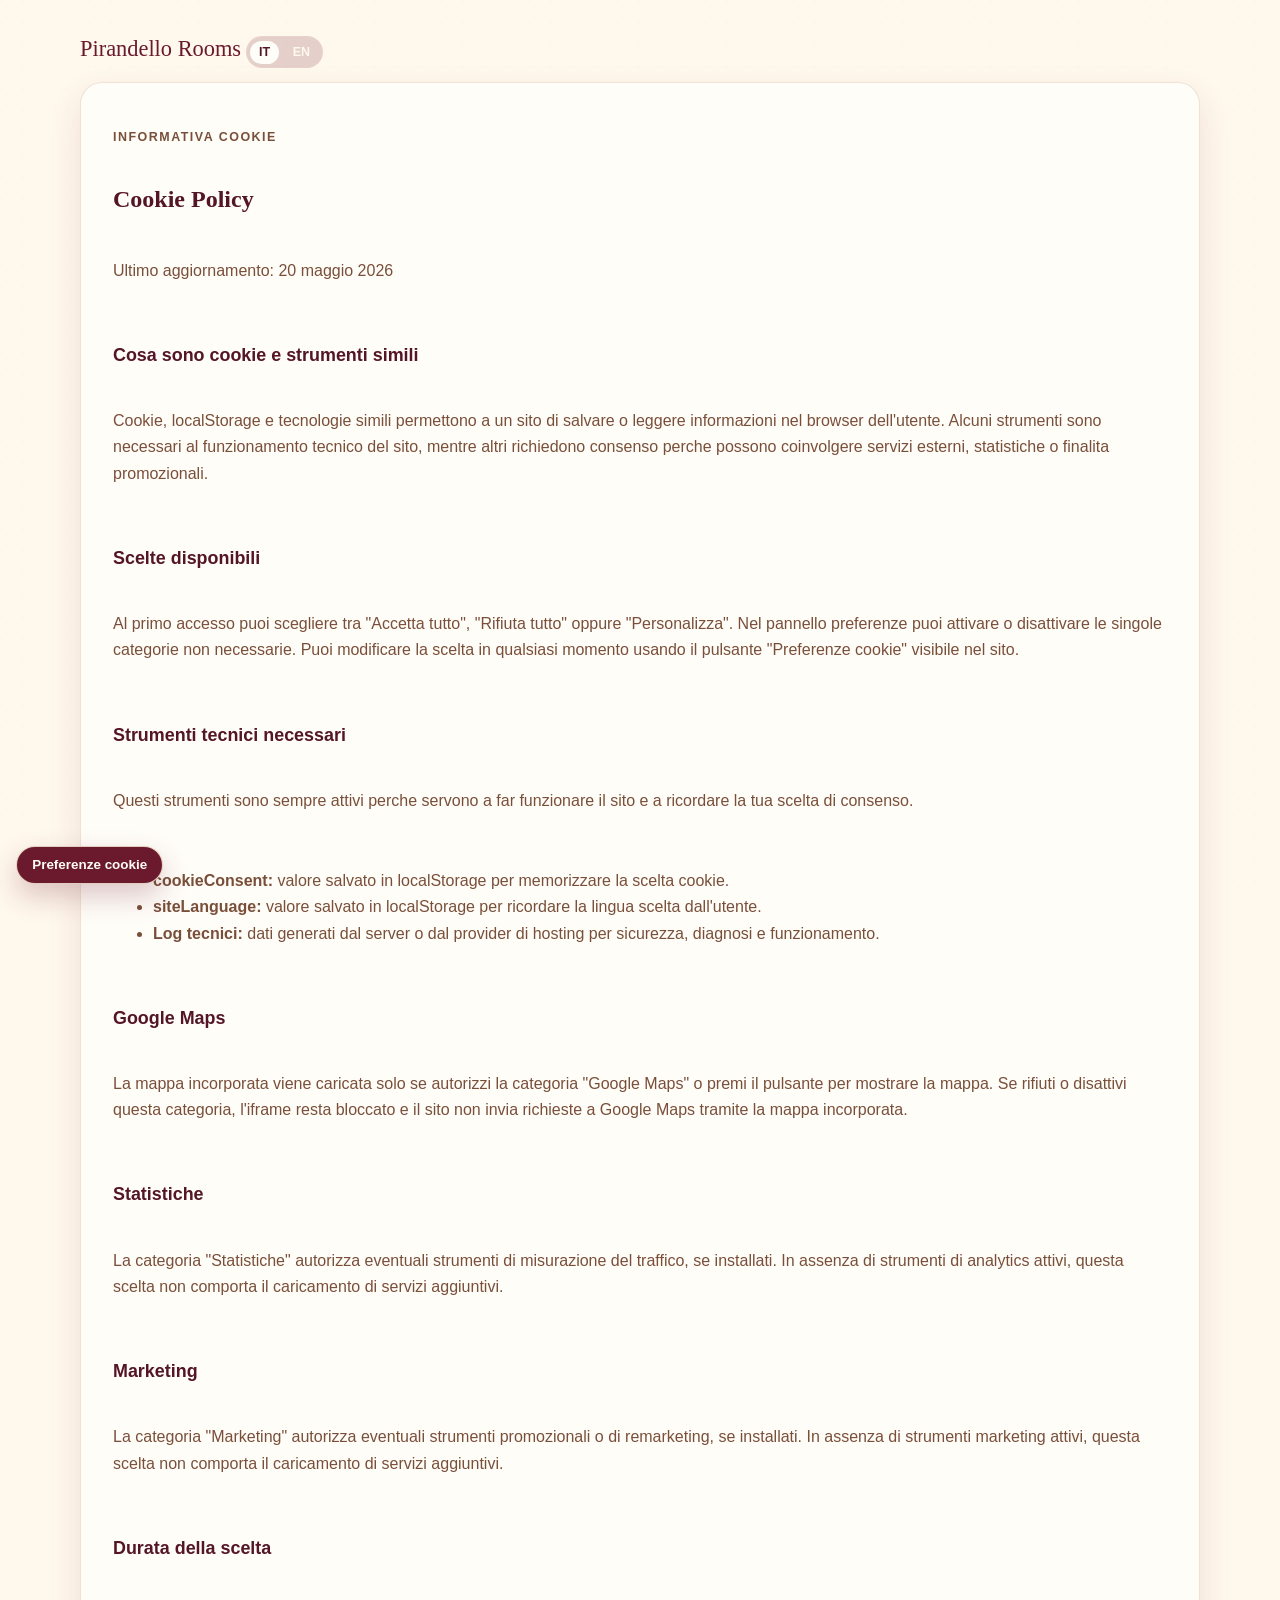
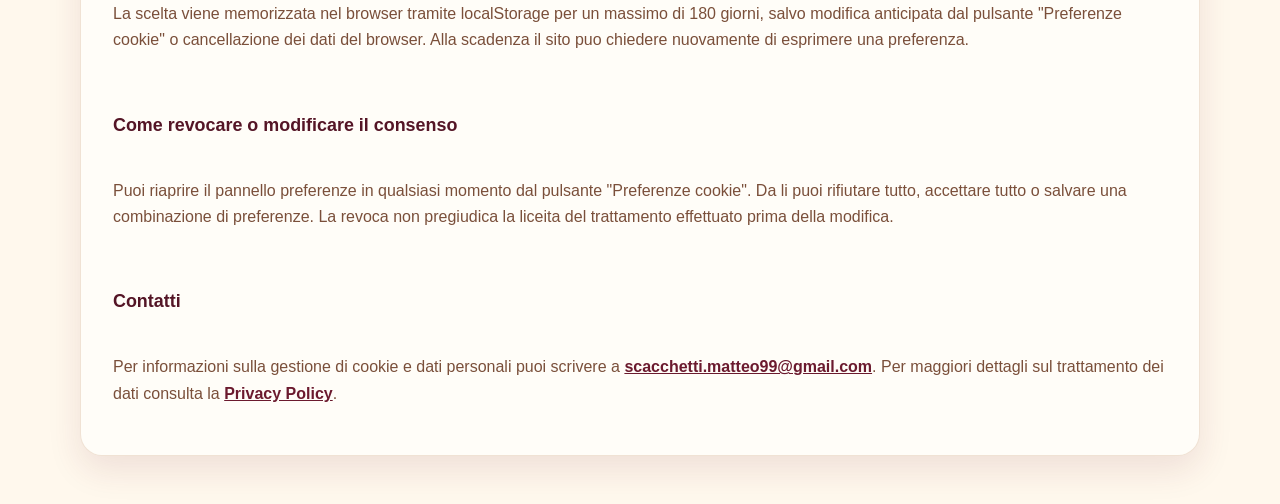
==== commit 420a6d7e: "traduzioni sistemate" ====
--- a/cookie-policy.html
+++ b/cookie-policy.html
@@ -4,17 +4,28 @@
     <meta charset="UTF-8" />
     <meta name="viewport" content="width=device-width, initial-scale=1.0" />
     <title>Cookie Policy | Pirandello Rooms Verona</title>
-    <meta name="description" content="Cookie Policy di Pirandello Rooms Verona: cookie tecnici, preferenze locali, Google Maps, statistiche, marketing e gestione del consenso." />
+    <meta
+      name="description"
+      content="Cookie Policy di Pirandello Rooms Verona: cookie tecnici, preferenze locali, Google Maps, statistiche, marketing e gestione del consenso."
+    />
     <meta name="robots" content="index, follow" />
-    <link rel="alternate" hreflang="it" href="cookie-policy.html" />
+    <link rel="alternate" hreflang="it" href="cookie-policy.html?lang=it" />
+    <link rel="alternate" hreflang="en" href="cookie-policy.html?lang=en" />
     <link rel="alternate" hreflang="x-default" href="cookie-policy.html" />
     <link rel="icon" href="assets/favicon.svg" type="image/svg+xml" />
     <link rel="stylesheet" href="styles.css" />
   </head>
   <body>
     <main class="legal-page container">
-      <a class="brand-link" href="index.html">Pirandello Rooms</a>
-      <section class="section-shell legal-shell">
+      <div class="legal-topbar">
+        <a class="brand-link" href="index.html">Pirandello Rooms</a>
+        <div class="language-switcher" aria-label="Seleziona lingua">
+          <button class="lang-btn" type="button" data-lang-toggle="it" aria-pressed="false">IT</button>
+          <button class="lang-btn" type="button" data-lang-toggle="en" aria-pressed="false">EN</button>
+        </div>
+      </div>
+
+      <section class="section-shell legal-shell" data-lang-section="it">
         <p class="eyebrow">Informativa cookie</p>
         <h1>Cookie Policy</h1>
         <p>Ultimo aggiornamento: 20 maggio 2026</p>
@@ -23,8 +34,8 @@
         <p>
           Cookie, localStorage e tecnologie simili permettono a un sito di salvare o leggere
           informazioni nel browser dell'utente. Alcuni strumenti sono necessari al funzionamento
-          tecnico del sito, mentre altri richiedono consenso perché possono coinvolgere servizi
-          esterni, statistiche o finalità promozionali.
+          tecnico del sito, mentre altri richiedono consenso perche possono coinvolgere servizi
+          esterni, statistiche o finalita promozionali.
         </p>
 
         <h2>Scelte disponibili</h2>
@@ -37,7 +48,7 @@
 
         <h2>Strumenti tecnici necessari</h2>
         <p>
-          Questi strumenti sono sempre attivi perché servono a far funzionare il sito e a ricordare
+          Questi strumenti sono sempre attivi perche servono a far funzionare il sito e a ricordare
           la tua scelta di consenso.
         </p>
         <ul>
@@ -71,14 +82,14 @@
         <p>
           La scelta viene memorizzata nel browser tramite localStorage per un massimo di 180 giorni,
           salvo modifica anticipata dal pulsante "Preferenze cookie" o cancellazione dei dati del
-          browser. Alla scadenza il sito può chiedere nuovamente di esprimere una preferenza.
+          browser. Alla scadenza il sito puo chiedere nuovamente di esprimere una preferenza.
         </p>
 
         <h2>Come revocare o modificare il consenso</h2>
         <p>
           Puoi riaprire il pannello preferenze in qualsiasi momento dal pulsante "Preferenze
-          cookie". Da lì puoi rifiutare tutto, accettare tutto o salvare una combinazione di
-          preferenze. La revoca non pregiudica la liceità del trattamento effettuato prima della
+          cookie". Da li puoi rifiutare tutto, accettare tutto o salvare una combinazione di
+          preferenze. La revoca non pregiudica la liceita del trattamento effettuato prima della
           modifica.
         </p>
 
@@ -87,10 +98,127 @@
           Per informazioni sulla gestione di cookie e dati personali puoi scrivere a
           <a href="mailto:scacchetti.matteo99@gmail.com">scacchetti.matteo99@gmail.com</a>.
           Per maggiori dettagli sul trattamento dei dati consulta la
-          <a href="privacy.html">Privacy Policy</a>.
+          <a href="privacy.html?lang=it">Privacy Policy</a>.
+        </p>
+      </section>
+
+      <section class="section-shell legal-shell" data-lang-section="en" hidden>
+        <p class="eyebrow">Cookie notice</p>
+        <h1>Cookie Policy</h1>
+        <p>Last updated: 20 May 2026</p>
+
+        <h2>What cookies and similar tools are</h2>
+        <p>
+          Cookies, localStorage and similar technologies allow a website to store or read
+          information in the user's browser. Some tools are necessary for technical operation,
+          while others require consent because they may involve external services, analytics or
+          promotional purposes.
+        </p>
+
+        <h2>Available choices</h2>
+        <p>
+          On your first visit you can choose "Accept all", "Reject all" or "Customize".
+          In the preference panel you can enable or disable each non-essential category.
+          You can change your choice at any time using the "Cookie preferences" button on the site.
+        </p>
+
+        <h2>Necessary technical tools</h2>
+        <p>
+          These tools are always active because they are needed to run the website and remember your
+          consent choice.
+        </p>
+        <ul>
+          <li><strong>cookieConsent:</strong> value stored in localStorage to remember your cookie choice.</li>
+          <li><strong>siteLanguage:</strong> value stored in localStorage to remember the selected language.</li>
+          <li><strong>Technical logs:</strong> data generated by the server or hosting provider for security, diagnostics and operation.</li>
+        </ul>
+
+        <h2>Google Maps</h2>
+        <p>
+          The embedded map is loaded only if you authorize the "Google Maps" category or press the
+          button to show the map. If you reject or disable this category, the iframe stays blocked
+          and the site does not send requests to Google Maps through the embedded map.
+        </p>
+
+        <h2>Analytics</h2>
+        <p>
+          The "Analytics" category authorizes traffic measurement tools, if installed.
+          If no analytics tools are active, this choice does not load additional services.
+        </p>
+
+        <h2>Marketing</h2>
+        <p>
+          The "Marketing" category authorizes promotional or remarketing tools, if installed.
+          If no marketing tools are active, this choice does not load additional services.
+        </p>
+
+        <h2>Choice duration</h2>
+        <p>
+          Your choice is stored in the browser using localStorage for up to 180 days,
+          unless changed earlier through the "Cookie preferences" button or by clearing browser data.
+          When it expires, the site may ask for your preferences again.
+        </p>
+
+        <h2>How to withdraw or change consent</h2>
+        <p>
+          You can reopen the preference panel at any time using the "Cookie preferences" button.
+          There you can reject all, accept all, or save a custom preference combination.
+          Withdrawal does not affect the lawfulness of processing carried out before the change.
+        </p>
+
+        <h2>Contacts</h2>
+        <p>
+          For information about cookie and personal data management, write to
+          <a href="mailto:scacchetti.matteo99@gmail.com">scacchetti.matteo99@gmail.com</a>.
+          For more details about data processing, see the
+          <a href="privacy.html?lang=en">Privacy Policy</a>.
         </p>
       </section>
     </main>
-    <a class="cookie-preferences-button" href="index.html#cookie-settings">Preferenze cookie</a>
+
+    <a class="cookie-preferences-button" href="index.html#cookie-settings" data-cookie-pref-link>Preferenze cookie</a>
+
+    <script>
+      const legalRequestedLanguage = new URLSearchParams(window.location.search).get("lang");
+      const legalSavedLanguage = localStorage.getItem("siteLanguage");
+      const legalCurrentLanguage = legalRequestedLanguage === "en" || legalRequestedLanguage === "it"
+        ? legalRequestedLanguage
+        : legalSavedLanguage === "en" || legalSavedLanguage === "it"
+          ? legalSavedLanguage
+          : "it";
+
+      function applyLegalLanguage(language) {
+        document.documentElement.lang = language;
+        localStorage.setItem("siteLanguage", language);
+
+        document.querySelectorAll("[data-lang-section]").forEach((section) => {
+          section.hidden = section.getAttribute("data-lang-section") !== language;
+        });
+
+        document.querySelectorAll("[data-lang-toggle]").forEach((button) => {
+          const isActive = button.getAttribute("data-lang-toggle") === language;
+          button.classList.toggle("active", isActive);
+          button.setAttribute("aria-pressed", String(isActive));
+        });
+
+        const cookiePreferenceLink = document.querySelector("[data-cookie-pref-link]");
+        if (cookiePreferenceLink) {
+          cookiePreferenceLink.textContent = language === "it" ? "Preferenze cookie" : "Cookie preferences";
+          cookiePreferenceLink.setAttribute("href", `index.html?lang=${language}#cookie-settings`);
+        }
+
+        const url = new URL(window.location.href);
+        url.searchParams.set("lang", language);
+        history.replaceState(null, "", url);
+      }
+
+      document.querySelectorAll("[data-lang-toggle]").forEach((button) => {
+        button.addEventListener("click", () => {
+          applyLegalLanguage(button.getAttribute("data-lang-toggle"));
+        });
+      });
+
+      applyLegalLanguage(legalCurrentLanguage);
+    </script>
   </body>
 </html>
--- a/styles.css
+++ b/styles.css
@@ -742,6 +742,7 @@
   width: 100%;
   height: 100%;
   position: relative;
+  touch-action: pan-y;
 }
 
 .slider-image {
@@ -776,6 +777,7 @@
   color: #fff;
   cursor: pointer;
   font-size: 1rem;
+  touch-action: manipulation;
   transition: background 0.2s ease;
 }
 
@@ -797,6 +799,7 @@
   background: rgba(255, 255, 255, 0.25);
   cursor: pointer;
   font: inherit;
+  touch-action: manipulation;
   transition: background 0.2s ease;
 }
 
@@ -1347,6 +1350,10 @@
   line-height: 1.65;
 }
 
+.legal-shell[hidden] {
+  display: none !important;
+}
+
 .legal-shell h1,
 .legal-shell h2 {
   color: var(--bordeaux-dark);
